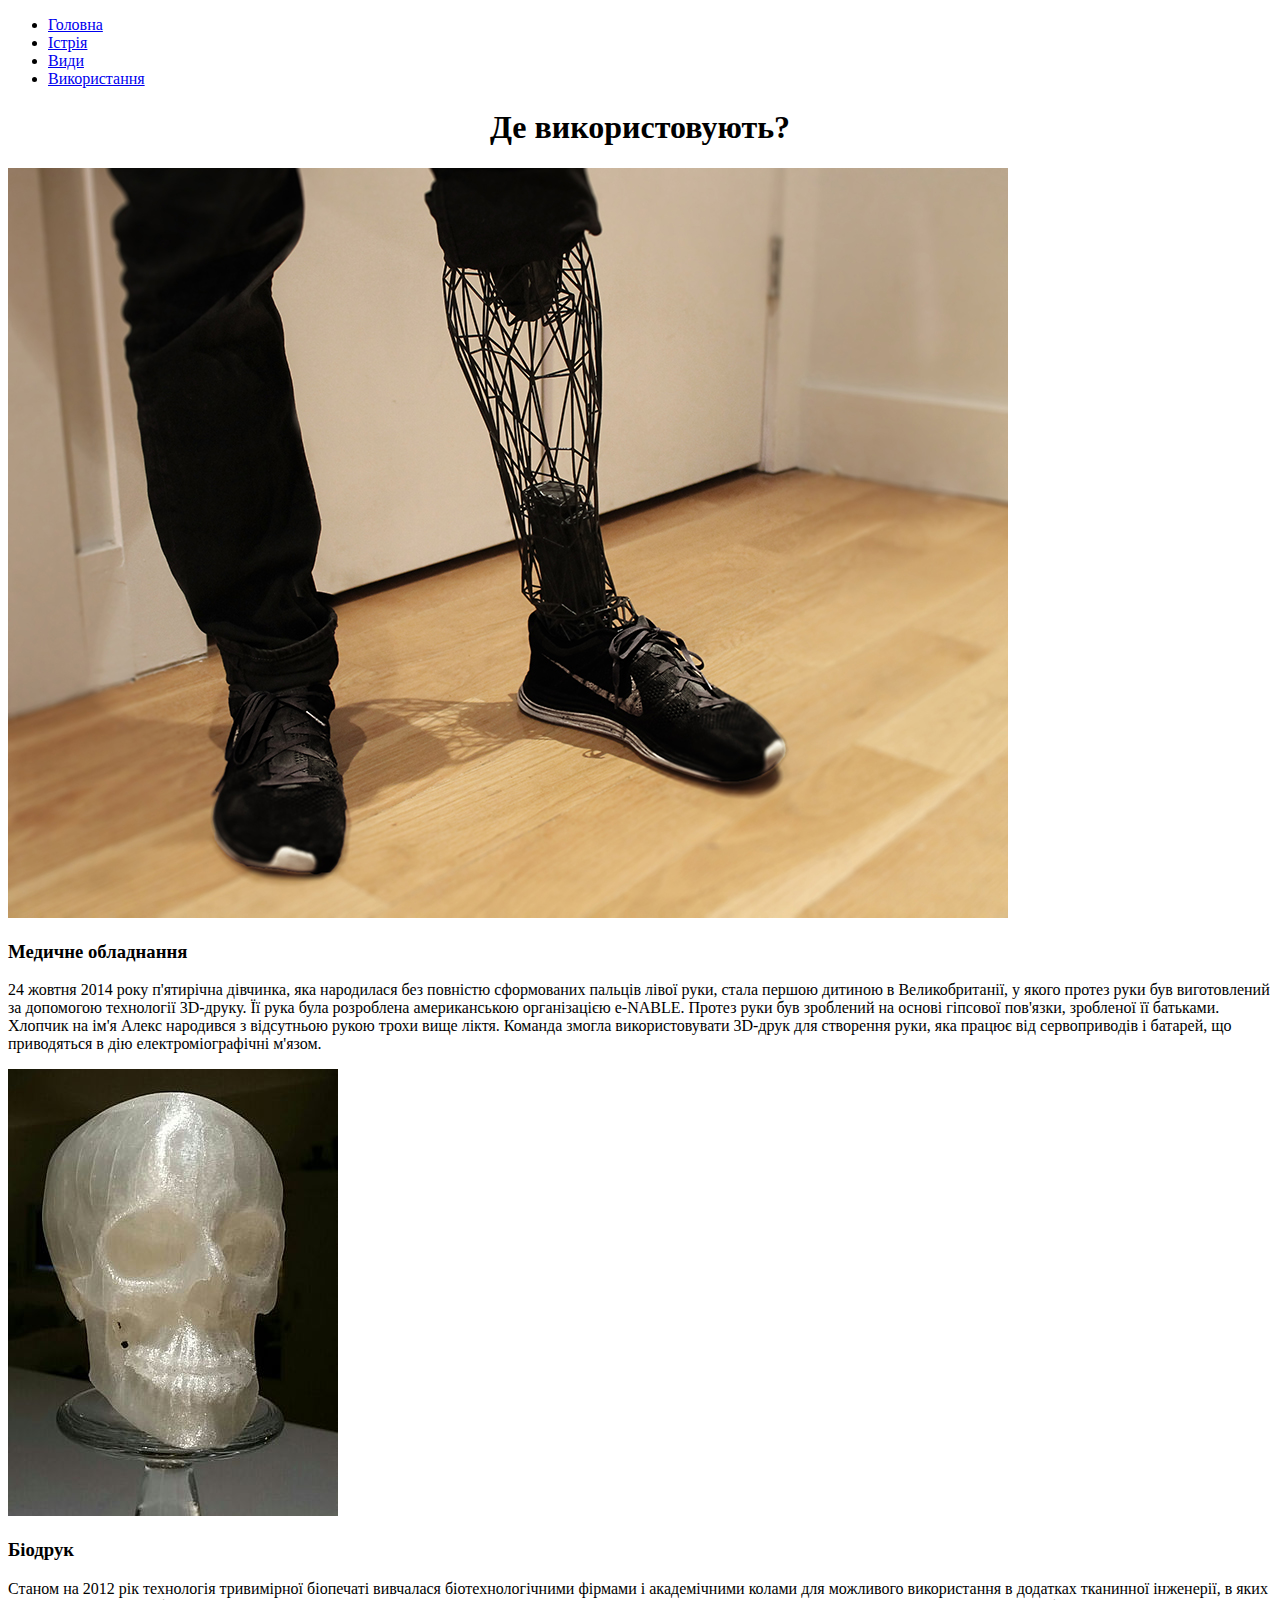
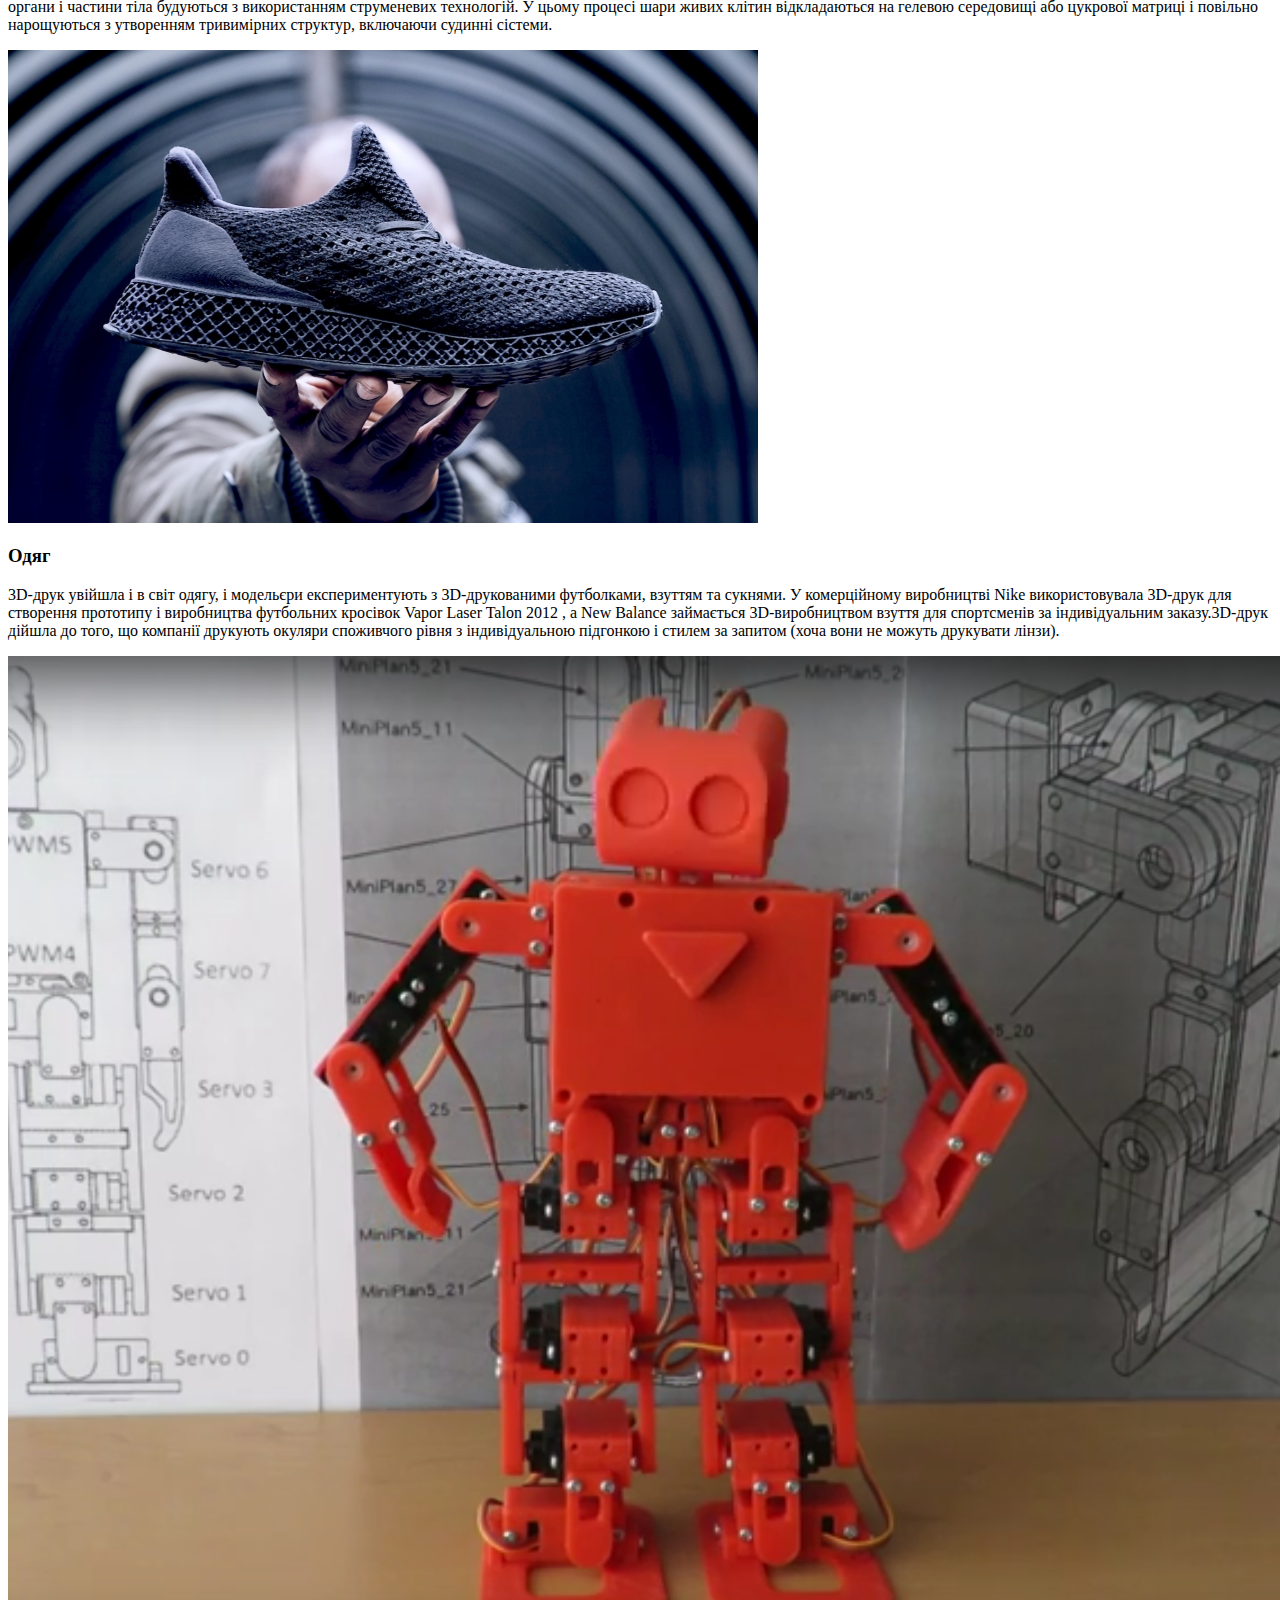
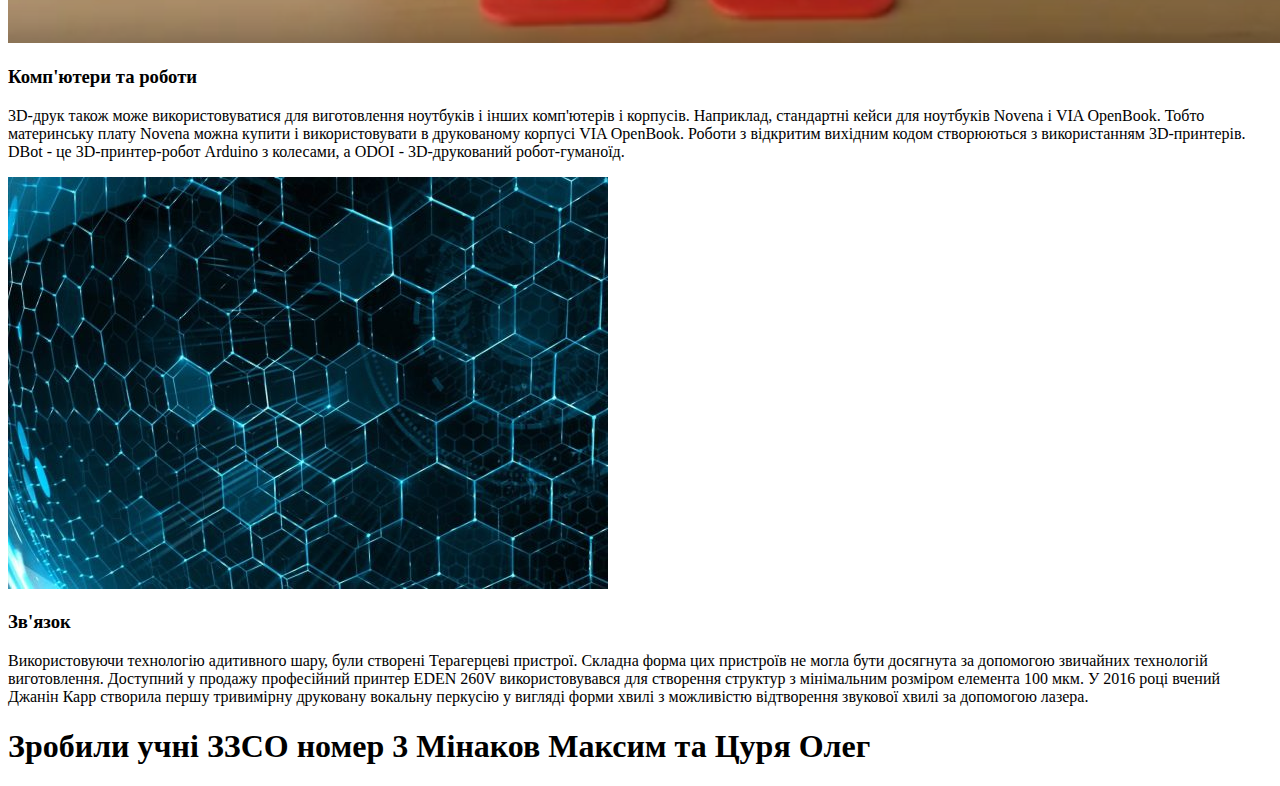
==== using.html @ 92990d25 "Add files via upload" ====
<!DOCTYPE html>
<html>
<head>
	<title></title>
	<meta charset="utf-8">
	<meta name="viewport" content="width=device-width, initial-scale=1">
	<link href="CSS/style.css" rel='stylesheet' type='text/css'>
	<link rel="preconnect" href="https://fonts.gstatic.com">
	<link href="https://fonts.googleapis.com/css2?family=Roboto:ital,wght@0,400;0,500;0,700;1,500&display=swap" rel="stylesheet">
	<link href="https://fonts.googleapis.com/css2?family=Montserrat:wght@400;600&display=swap" rel="stylesheet">
	<link href="https://fonts.googleapis.com/css2?family=Pacifico&family=Roboto:wght@400;500&display=swap" rel="stylesheet">
</head>
<body>
	<div id="header">
		<div id="menu-header">
            <nav>
                <ul id="top-menu">
                    <li><a href="index.html">Головна</a></li>
                    <li><a href="appearance.html">Істрія</a></li>
                    <li><a href="types.html">Види</a></li>
                    <li><a href="using.html" class="active">Використання</a></li>
                </ul>
            </nav>
		</div>
	</div>
	<div id="all_text">
		<div id="wrapper-ap">
			<h1 align="center">Де використовують?</h1>
			<div class="text-block">
				<img src="img/9.jpg" class="leftimg">
				<div class="p2"></div>
				<h3 class="h" id="med">Медичне обладнання</h3>
				<p class="type-text-right">
					24 жовтня 2014 року п'ятирічна дівчинка, яка народилася без повністю сформованих пальців лівої руки, стала першою дитиною в Великобританії, у якого протез руки був виготовлений за допомогою технології 3D-друку. Її рука була розроблена американською організацією e-NABLE. Протез руки був зроблений на основі гіпсової пов'язки, зробленої її батьками. Хлопчик на ім'я Алекс народився з відсутньою рукою трохи вище ліктя. Команда змогла використовувати 3D-друк для створення руки, яка працює від сервоприводів і батарей, що приводяться в дію електроміографічні м'язом.
				</p>
			</div>
			<div class="hr"></div>
			<div class="text-block">
				<img src="img/10.jpg" class="rightimg">
				<div class="p1"></div>
				<h3 class="h-l">Біодрук</h3>
				<p class="type-text-left">
					Станом на 2012 рік технологія тривимірної біопечаті вивчалася біотехнологічними фірмами і академічними колами для можливого використання в додатках тканинної інженерії, в яких органи і частини тіла будуються з використанням струменевих технологій. У цьому процесі шари живих клітин відкладаються на гелевою середовищі або цукрової матриці і повільно нарощуються з утворенням тривимірних структур, включаючи судинні сістеми.
				</p>
			</div>
			<div class="hr"></div>
			<div class="text-block">
				<img src="img/11.jpg" class="leftimg">
				<div class="p1"></div>
				<h3 class="h">Одяг</h3>
				<p class="type-text-right">
					3D-друк увійшла і в світ одягу, і модельєри експериментують з 3D-друкованими футболками, взуттям та сукнями. У комерційному виробництві Nike використовувала 3D-друк для створення прототипу і виробництва футбольних кросівок Vapor Laser Talon 2012 , а New Balance займається 3D-виробництвом взуття для спортсменів за індивідуальним заказу.3D-друк дійшла до того, що компанії друкують окуляри споживчого рівня з індивідуальною підгонкою і стилем за запитом (хоча вони не можуть друкувати лінзи).
				</p>
			</div>
			<div class="hr"></div>
			<div class="text-block-left">
				<img src="img/12.jpg" class="rightimg">
				<div class="p1"></div>
				<h3 class="h-l" id="com">Комп'ютери та роботи</h3>
				<p class="type-text-left">
					3D-друк також може використовуватися для виготовлення ноутбуків і інших комп'ютерів і корпусів. Наприклад, стандартні кейси для ноутбуків Novena і VIA OpenBook. Тобто материнську плату Novena можна купити і використовувати в друкованому корпусі VIA OpenBook. Роботи з відкритим вихідним кодом створюються з використанням 3D-принтерів. DBot - це 3D-принтер-робот Arduino з колесами, а ODOI - 3D-друкований робот-гуманоїд.
				</p>
			</div>
			<div class="hr"></div>
			<div class="text-block">
				<img src="img/13.jpg" class="leftimg">
				<div class="p1"></div>
				<h3 class="h">Зв'язок</h3>
				<p class="type-text-right">
					Використовуючи технологію адитивного шару, були створені Терагерцеві пристрої. Складна форма цих пристроїв не могла бути досягнута за допомогою звичайних технологій виготовлення. Доступний у продажу професійний принтер EDEN 260V використовувався для створення структур з мінімальним розміром елемента 100 мкм. У 2016 році вчений Джанін Карр створила першу тривимірну друковану вокальну перкусію у вигляді форми хвилі з можливістю відтворення звукової хвилі за допомогою лазера.
				</p>
			</div>
			<div class="hr"></div>
		</div>
	</div>
	<footer>
		<div class="footer">
			<h1>Зробили учні ЗЗСО номер 3 Мінаков Максим та Цуря Олег  </h1>
		</div>
	</footer>       
</body>

</html>
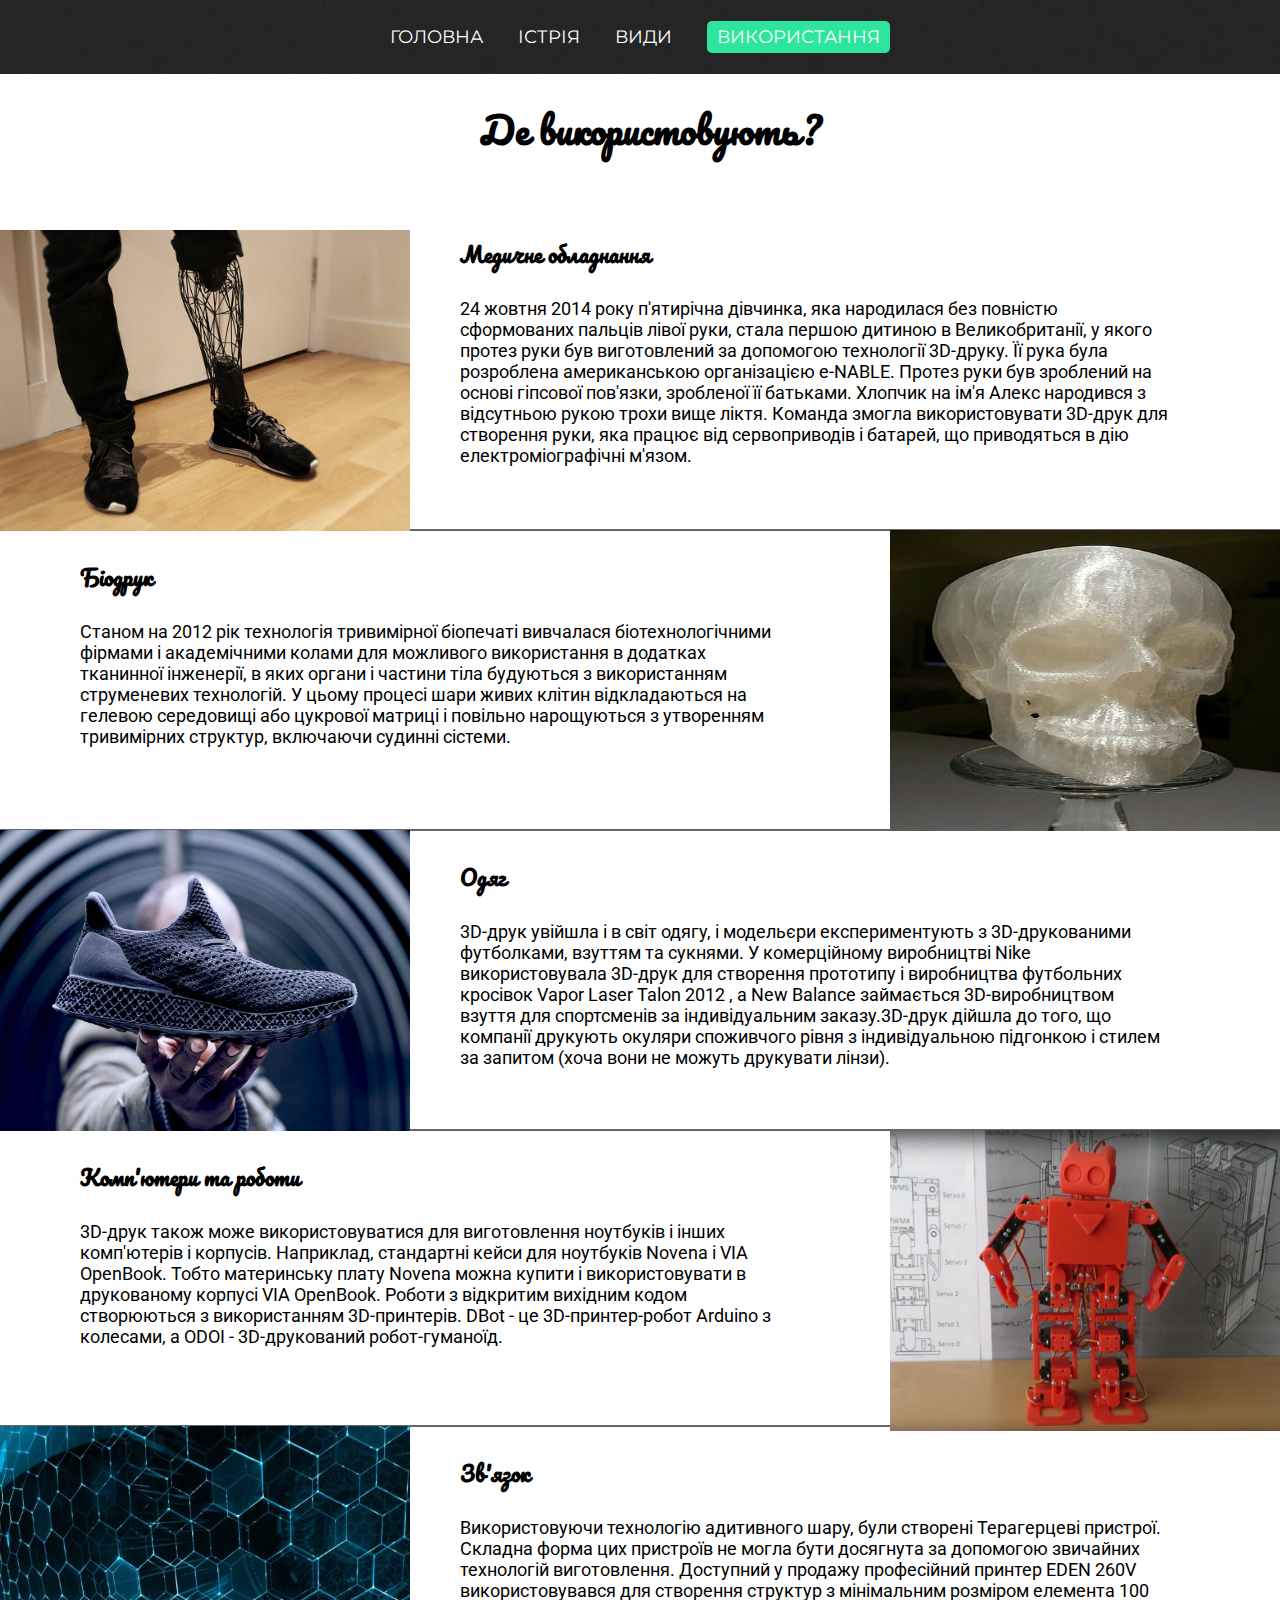
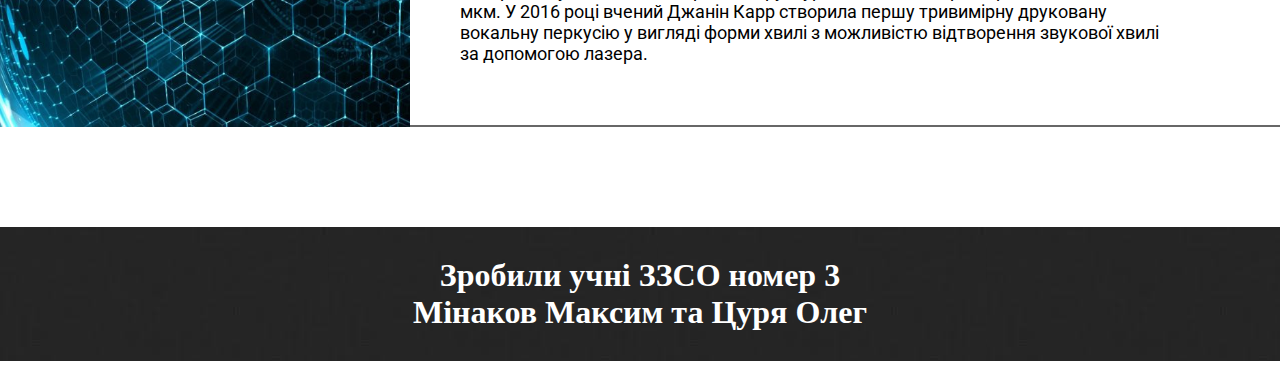
==== commit cd5b5798: "Update using.html" ====
--- a/using.html
+++ b/using.html
@@ -4,7 +4,7 @@
 	<title></title>
 	<meta charset="utf-8">
 	<meta name="viewport" content="width=device-width, initial-scale=1">
-	<link href="CSS/style.css" rel='stylesheet' type='text/css'>
+	<link href="css/style.css" rel='stylesheet' type='text/css'>
 	<link rel="preconnect" href="https://fonts.gstatic.com">
 	<link href="https://fonts.googleapis.com/css2?family=Roboto:ital,wght@0,400;0,500;0,700;1,500&display=swap" rel="stylesheet">
 	<link href="https://fonts.googleapis.com/css2?family=Montserrat:wght@400;600&display=swap" rel="stylesheet">
@@ -80,4 +80,4 @@
 	</footer>       
 </body>
 
-</html>+</html>
--- a/css/style.css
+++ b/css/style.css
@@ -0,0 +1,787 @@
+body{
+    margin: 0;
+}
+#body{
+    margin: 0;
+    overflow: hidden;
+}
+#header{
+    background: url(../img/bg-head.jpg);	
+    width: 100%;
+    color: #fff;
+}
+a{
+    text-decoration: none;
+}
+li {
+    list-style-type: none;
+}
+#top-menu{
+    display: flex;
+    flex-direction: row;
+    justify-content: space-between;
+    padding:0;
+    color: #fff;
+}
+#top-menu li a{
+    color: #fff;
+    font-family: 'Montserrat', sans-serif;
+    font-size: 18px;
+    text-transform: uppercase;
+}
+#top-menu li a:hover{
+    color: #dedede;
+    transition: .2s;
+
+}
+#menu-header{
+    width: 500px;
+    margin: auto;
+    padding-top:10px;
+    padding-bottom:10px;
+}
+.active{
+    background-color: #2EE59D;
+    border-radius: 5px;
+    padding: 5px 10px 5px 10px;
+}
+
+
+
+#slideshow-wrap {
+    display: block;
+    margin: auto;
+    position: relative;
+    background-repeat: no-repeat;
+    height: 100%;
+}
+
+#slideshow-inner {
+    width: 100%;
+    height: 100%;
+    overflow: hidden;
+    position: relative;
+}
+
+#slideshow-inner>ul {
+    list-style: none;
+    height: 100%;
+    width: 500%;
+    overflow: hidden;
+    position: relative;
+    top: 0px;
+    transition: left 0.5s ease-out;
+    padding-left: 0
+}
+
+#slideshow-inner>ul>li {
+    width: 20%;
+    float: left;
+    position: relative;
+    bottom: 5px;
+}
+
+#slideshow-inner>ul>li>img {
+    margin: auto;
+    height: 100%;
+    width: 567px;
+    height: 486px;
+}
+
+#slideshow-wrap input[type=radio] {
+    position: absolute;
+    left: 50%;
+    bottom: 15px;
+    top: 600px;
+    z-index: 100;
+    visibility: hidden;
+}
+
+#slideshow-wrap label {
+    position: absolute;
+    left: 50%;
+    top: 600px;
+    bottom: 15px;
+    z-index: 10000000000000;
+    width: 12px;
+    height: 12px;
+    background-color: #2EE59D;
+    border-radius: 50%;
+    cursor: pointer;
+    box-shadow: 0px 0px 3px rgba(0,0,0,.8);
+}
+
+
+
+#slideshow-wrap input[type=radio]#button-1:checked~label[for=button-1] { background-color: rgb(1 164 216) }
+
+#slideshow-wrap input[type=radio]#button-2:checked~label[for=button-2] { background-color: rgb(1 164 216) }
+
+#slideshow-wrap input[type=radio]#button-3:checked~label[for=button-3] { background-color: rgb(1 164 216) }
+
+#slideshow-wrap label[for=button-1] { margin-left: -36px }
+
+#slideshow-wrap label[for=button-2] { margin-left: -18px }
+
+#slideshow-wrap input[type=radio]#button-1:checked~#slideshow-inner>ul { left: 0 }
+
+#slideshow-wrap input[type=radio]#button-2:checked~#slideshow-inner>ul { left: -100% }
+
+#slideshow-wrap input[type=radio]#button-3:checked~#slideshow-inner>ul { left: -200% }
+#bg-slider{
+    top: -327px;
+    z-index: -2;
+    height: 100%;
+    width: 100%;
+    position: relative;
+}
+#zatem{
+    z-index: -1;
+    height: 100%;
+    top: 0;
+    width: 100%;
+    position: absolute;
+    background-color: #0000008c;
+}
+.heading{
+    font-size: 48px;
+    color: #fff;
+}
+.heading-text{
+    font-size: 24px;
+    color: #fff;
+}
+.description-text{
+    text-align: center;
+}
+.floating-button {
+  text-decoration: none;
+  display: inline-block;
+  width: 200px;
+  height: 45px;
+  line-height: 45px;
+  border-radius: 45px;
+  margin: 10px 20px;
+  font-family: 'Montserrat', sans-serif;
+  font-size: 11px;
+  text-transform: uppercase;
+  text-align: center;
+  letter-spacing: 3px;
+  font-weight: 600;
+  color: #524f4e;
+  background: white;
+  box-shadow: 0 8px 15px rgba(0, 0, 0, .1);
+  transition: .3s;
+}
+.floating-button:hover {
+  background: #2EE59D;
+  box-shadow: 0 15px 20px rgba(46, 229, 157, .4);
+  color: white;
+  transform: translateY(-7px);
+}
+.description{
+    text-align: center;
+}
+.leftimg{
+    float: left;
+    width:410px; 
+    height:301px;
+    margin: -1px 15px 0 0;
+}
+.rightimg{
+    float: right;
+    width:410px; 
+    height:301px;
+    margin: -1px 0px 0 15px;
+}
+#wrapper-ap{
+    font-family: 'Roboto', sans-serif;
+    font-size: 18px;
+    width: 1300px;
+    margin: auto;
+}
+#wrapper-ap h1{
+    font-family: 'Pacifico', cursive;
+    margin-bottom: 70px;
+}
+.hr{
+    width: 1300px;
+    background-color:#676767;
+    height: 2px;
+    margin-top: 78px;
+}
+.p{
+    height: 30px;
+    margin: 0;
+}
+#text2{
+    margin-top: -1px;
+}
+.p1{
+    height: 28px;
+    margin: 0;
+}
+.text-block{
+    height: 220px;
+}
+.p2{
+    height: 5px;
+    margin: 0;
+}
+.h{
+    margin: 0;
+    font-family: 'Pacifico', cursive;
+    margin-left: 460px;
+    margin-bottom: 25px;
+}
+.h-l{
+    margin: 0;
+    font-family: 'Pacifico', cursive;
+    margin-left: 80px;
+    margin-bottom: 25px;
+}
+.type-text-right{
+    margin-top: 10px;
+    margin-left: 460px;
+    width: 710px;
+}
+.type-text-left{
+    margin-top: 10px;
+    margin-left: 80px;
+    width: 710px;
+}
+.text-right{
+    width: 710px;
+    margin-left: 460px;
+}
+.text-left{
+    width: 775px;
+    margin-left: 80px;
+}
+#block_med{
+    width: 500px;
+    height: 200px;
+    display: none;
+    margin: auto;
+    margin-top: 90px;
+    font-size: 18px;
+    text-align: center;
+    box-shadow: 5px 5px 16px -14px #9d9d9d;
+}
+footer{
+    background: url(../img/bg-head.jpg);
+    margin-top: 100px;
+}
+.footer{
+    width: 500px;
+    margin: auto;
+    text-align: center;
+    color: #fff;
+}
+.footer h1{
+    padding-top: 30px;
+    padding-bottom: 30px; 
+}
+
+
+@media screen and (max-width: 1024px) and (min-width: 769px){
+    #slideshow-wrap, #zatem, #bg-slider{
+        display: none;
+    }
+    #top-menu li a {
+        font-size: 22px;
+    }
+    #block_med{
+        display: block;
+    }
+    .leftimg {
+        width: 310px;
+        height: 231px;
+    }
+    .rightimg {
+        width: 310px;
+        height: 231px;
+    }
+    .type-text-right{
+        width: 665px;
+        margin-left: 340px;
+    }
+    .h {
+    margin-left: 340px;
+    margin-bottom: 0px;
+}
+.h-l{
+    margin-left: 30px;
+    margin-bottom: 0px;
+}
+.type-text-left{
+    width: 660px;
+        margin-left: 30px;
+}
+    .text-right {
+        width: 620px;
+        margin-left: 340px;
+    }
+    .text-left {
+        width: 660px;
+        margin-left: 30px;
+    }
+    .p {
+    height: 1px;
+}
+#menu-header{
+    width: 700px;
+}
+#wrapper-ap{
+    width: 100%
+}
+.p1 {
+    height: 1px;
+}
+.hr {
+    width: 100%;
+    margin-top: 9px;
+}
+#wrapper-ap h1 {
+    margin-bottom: 50px;
+}
+footer {
+    margin-top: 60px;
+}
+}
+@media screen and (max-width: 768px) and (min-width: 600px){
+    #slideshow-wrap, #zatem, #bg-slider{
+        display: none;
+    }
+    #block_med{
+        display: block;
+    }
+    #menu-header{
+        width: 550px;
+    }
+    #top-menu li a {
+        font-size: 20px;
+    }
+    .footer h1{
+        font-size: 20px;
+    }
+    #top-menu li a {
+        font-size: 20px;
+    }
+    #menu-header{
+    width: 600px;
+}
+#wrapper-ap{
+    width: 100%
+}
+.p1 {
+    height: 8px;
+}
+.p {
+    height: 10px;
+}
+.leftimg {
+    width: 210px;
+    height: 153px;
+    margin: 70px 15px 1px 10px;
+}
+.rightimg {
+    width: 210px;
+    height: 153px;
+    margin: 70px 15px 1px 10px;
+}
+    .type-text-right{
+        width: 500px;
+        margin-left: 240px;
+    }
+    .h {
+    margin-left: 240px;
+    margin-bottom: 0px;
+}
+.h-l{
+    margin-left: 15px;
+    margin-bottom: 0px;
+}
+.type-text-left{
+    width: 500px;
+        margin-left: 15px;
+}
+.text-right {
+    width: 500px;
+    margin-left: 240px;
+}
+.text-left {
+    width: 500px;
+    margin-left: 15px;
+}
+.hr {
+    width: 100%;
+}
+#wrapper-ap h1 {
+    margin-bottom: 10px;
+}
+}
+@media screen and (max-width: 600px) and (min-width: 415px){
+    #slideshow-wrap, #zatem, #bg-slider{
+        display: none;
+    }
+    #block_med{
+        display: block;
+        width: 400px;
+        font-size: 14px;
+    }
+    #menu-header{
+        width: 400px;
+    }
+    #top-menu li a {
+        font-size: 15px;
+    }
+    .footer h1{
+        font-size: 20px;
+    }
+    .footer{
+        width: 100%;
+    }
+    #menu-header{
+        width: 550px;
+    }
+    #top-menu li a {
+        font-size: 20px;
+    }
+    .footer h1{
+        font-size: 20px;
+    }
+    #top-menu li a {
+        font-size: 20px;
+    }
+    #menu-header{
+    width: 600px;
+}
+#wrapper-ap{
+    width: 100%
+}
+.p1 {
+    height: 8px;
+}
+.p {
+    height: 10px;
+}
+.leftimg {
+    width: 210px;
+    height: 153px;
+    margin: 70px 15px 1px 10px;
+}
+.rightimg {
+    width: 210px;
+    height: 153px;
+    margin: 70px 15px 1px 10px;
+}
+    .type-text-right{
+        width: 500px;
+        margin-left: 240px;
+    }
+    .h {
+    margin-left: 240px;
+    margin-bottom: 0px;
+}
+.h-l{
+    margin-left: 15px;
+    margin-bottom: 0px;
+}
+.type-text-left{
+    width: 500px;
+        margin-left: 15px;
+}
+.text-right {
+    width: 500px;
+    margin-left: 240px;
+}
+.text-left {
+    width: 500px;
+    margin-left: 15px;
+}
+.hr {
+    width: 100%;
+}
+#wrapper-ap h1 {
+    margin-bottom: 10px;
+}
+
+}
+
+@media screen and (max-width: 415px) and (min-width: 376px){
+    #slideshow-wrap, #zatem, #bg-slider{
+        display: none;
+    }
+    #block_med{
+        display: block;
+        width: 350px;
+        font-size: 12px;
+    }
+    #menu-header{
+        width: 360px;
+    }
+    #top-menu li a {
+        font-size: 14px;
+    }
+    .footer h1{
+        font-size: 20px;
+    }
+    .footer{
+        width: 100%;
+    }
+    .floating-button{
+        width: 180px;
+        height: 40px;
+        line-height: 40px;
+        font-size: 10px;
+        letter-spacing: 2px;
+    }
+#wrapper-ap{
+    width: 100%
+}
+.p1 {
+    height: 8px;
+}
+.p {
+    height: 10px;
+}
+.leftimg {
+    float: none;
+    width: 280px;
+    height: 190px;
+    margin: 70px 15px 1px 70px;
+}
+.rightimg {
+    float: none;
+    width: 280px;
+    height: 190px;
+    margin: 50px 15px 1px 70px;
+}
+.text-block{
+    height: 100%;
+}
+    .type-text-right{
+        width: 400px;
+        margin-left: 13px;
+    }
+    .h {
+    margin-left: 175px;
+    margin-bottom: 0px;
+}
+.h-l{
+    margin-left: 175px;
+    margin-bottom: 0px;
+}
+.type-text-left{
+    width: 400px;
+        margin-left: 13px;
+}
+.text-right {
+    width: 400px;
+    margin-left: 10px;
+}
+.text-left {
+    width: 400px;
+    margin-left: 10px;
+}
+.hr {
+    display: none;
+}
+#wrapper-ap h1 {
+    margin-bottom: 0px;
+}
+footer {
+    margin-top: 50px;
+}
+#med{
+    margin-left: 100px;
+}
+#com{
+    margin-left: 100px;
+}
+}
+@media screen and (max-width: 376px) and (min-width: 350px){
+    #slideshow-wrap, #zatem, #bg-slider{
+        display: none;
+    }
+    #block_med{
+        display: block;
+        width: 350px;
+        font-size: 12px;
+    }
+    #menu-header{
+        width: 340px;
+    }
+    #top-menu li a {
+        font-size: 13px;
+    }
+    .footer h1{
+        font-size: 20px;
+    }
+    .footer{
+        width: 100%;
+    }
+    .floating-button{
+        width: 180px;
+        height: 40px;
+        line-height: 40px;
+        font-size: 10px;
+        letter-spacing: 2px;
+    }
+    #wrapper-ap{
+    width: 100%
+}
+.p1 {
+    height: 8px;
+}
+.p {
+    height: 10px;
+}
+.leftimg {
+    float: none;
+    width: 280px;
+    height: 190px;
+    margin: 70px 1px 1px 40px;
+}
+.rightimg {
+    float: none;
+    width: 280px;
+    height: 190px;
+    margin: 50px 1px 1px 40px;
+}
+.text-block{
+    height: 100%;
+}
+    .type-text-right{
+        width: 345px;
+        margin-left: 15px;
+    }
+    .h {
+    margin-left: 150px;
+    margin-bottom: 0px;
+}
+.h-l{
+    margin-left: 150px;
+    margin-bottom: 0px;
+}
+.type-text-left{
+    width: 345px;
+        margin-left: 15px;
+}
+.text-right {
+    width: 345px;
+    margin-left: 15px;
+}
+.text-left {
+    width: 345px;
+    margin-left: 15px;
+}
+.hr {
+    display: none;
+}
+#wrapper-ap h1 {
+    margin-bottom: 0px;
+}
+footer {
+    margin-top: 50px;
+}
+#med{
+    margin-left: 75px;
+}
+#com{
+    margin-left: 75px;
+}
+}
+@media screen and (max-width: 350px) and (min-width: 320px){
+    #slideshow-wrap, #zatem, #bg-slider{
+        display: none;
+    }
+    #block_med{
+        display: block;
+        width: 310px;
+        font-size: 11px;
+    }
+    #menu-header{
+        width: 310px;
+    }
+    #top-menu li a {
+        font-size: 12px;
+    }
+    .footer h1{
+        font-size: 18px;
+    }
+    .footer{
+        width: 100%;
+    }
+    .floating-button{
+        width: 180px;
+        height: 40px;
+        line-height: 40px;
+        font-size: 10px;
+        letter-spacing: 2px;
+    }
+        #wrapper-ap{
+    width: 100%
+}
+.p1 {
+    height: 8px;
+}
+.p {
+    height: 10px;
+}
+.leftimg {
+    float: none;
+    width: 280px;
+    height: 190px;
+    margin: 70px 1px 1px 20px;
+}
+.rightimg {
+    float: none;
+    width: 280px;
+    height: 190px;
+    margin: 50px 1px 1px 20px;
+}
+.text-block{
+    height: 100%;
+}
+.type-text-right{
+        width: 300px;
+        margin-left: 15px;
+    }
+    .h {
+    margin-left: 130px;
+    margin-bottom: 0px;
+}
+.h-l{
+    margin-left: 130px;
+    margin-bottom: 0px;
+}
+.type-text-left{
+    width: 300px;
+        margin-left: 15px;
+}
+.text-right {
+    width: 300px;
+    margin-left: 15px;
+}
+#med{
+    margin-left: 50px;
+}
+#com{
+    margin-left: 50px;
+}
+.text-left {
+    width: 300px;
+    margin-left: 15px;
+}
+.hr {
+    display: none;
+}
+#wrapper-ap h1 {
+    margin-bottom: 0px;
+}
+footer {
+    margin-top: 50px;
+}
+}
